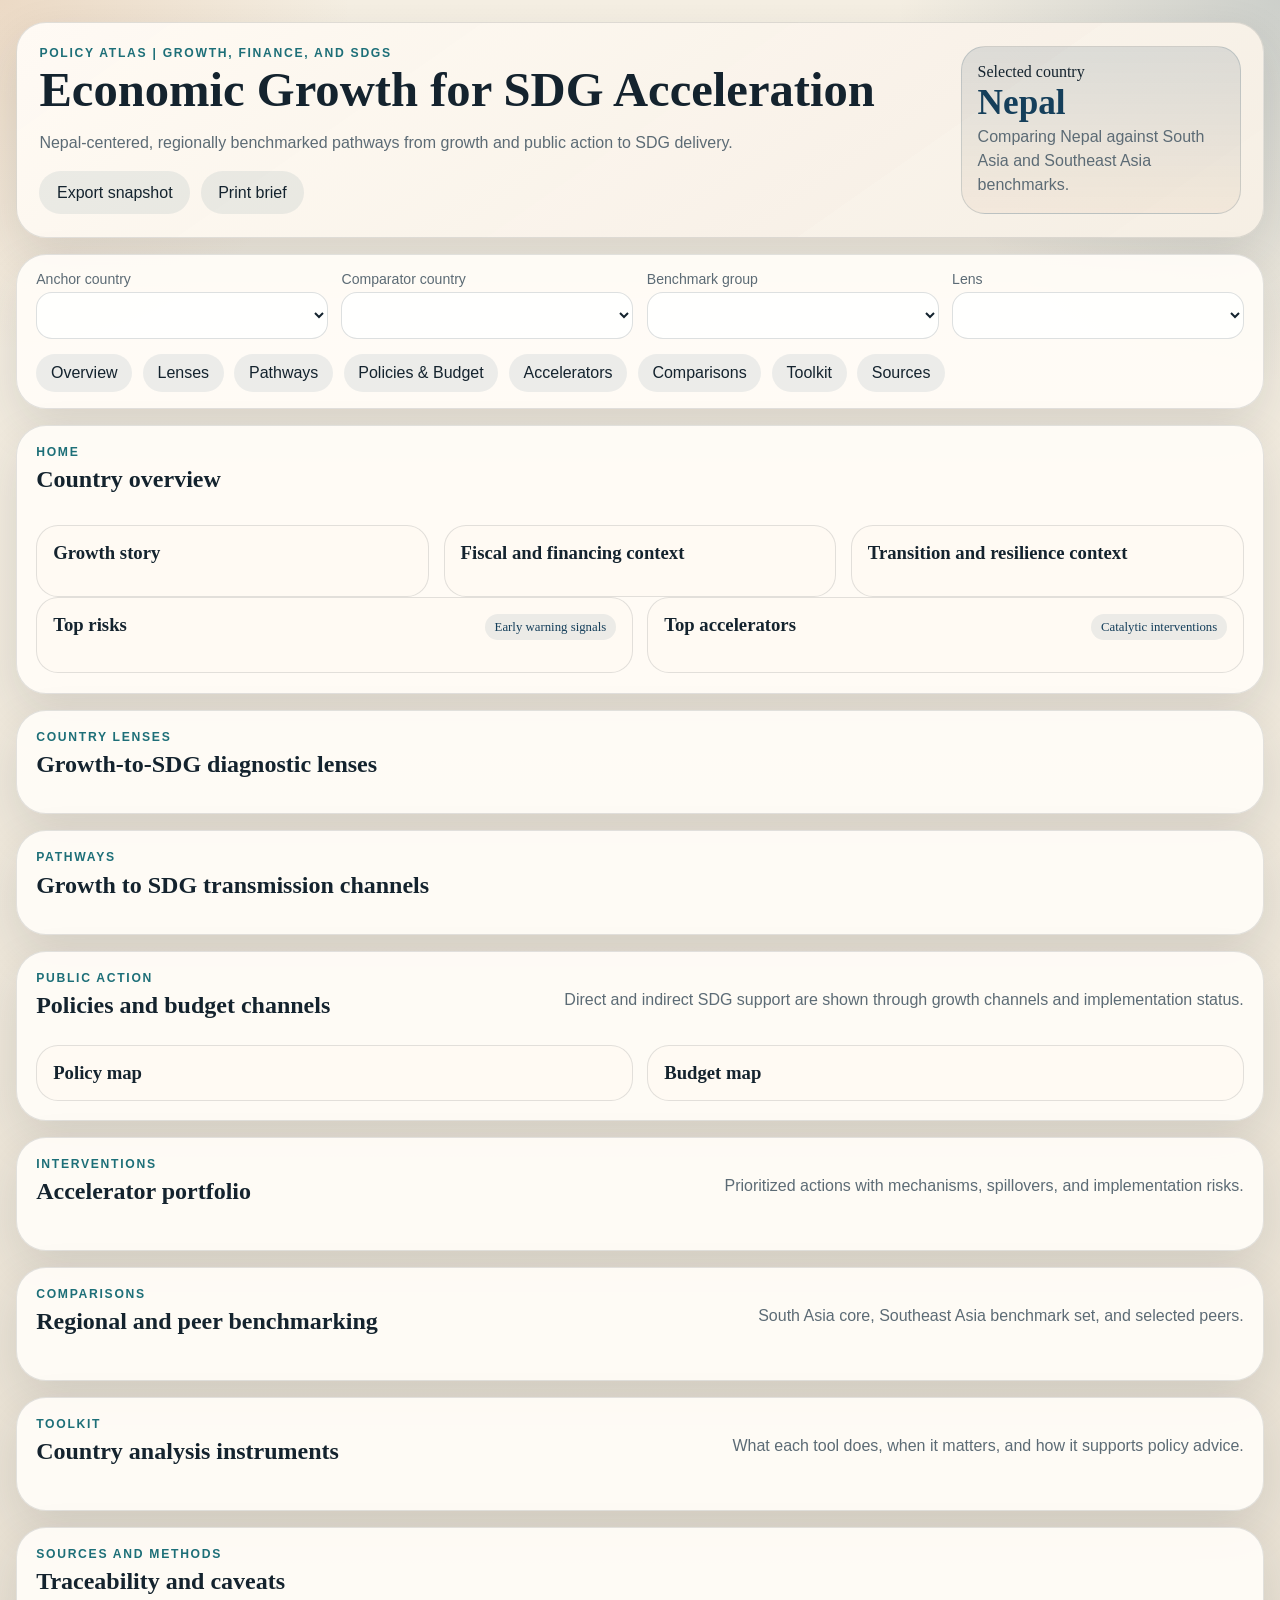
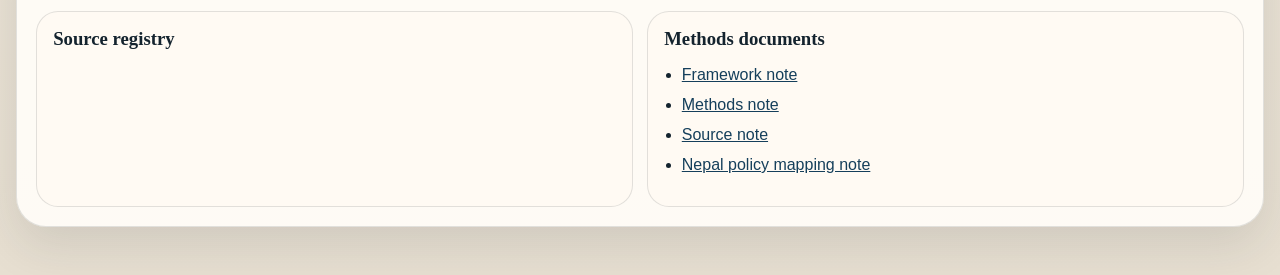
==== index.html @ a605d3f3 "Initial commit: economic growth for SDG acceleration platform" ====
<!DOCTYPE html>
<html lang="en">
  <head>
    <meta charset="UTF-8" />
    <meta http-equiv="refresh" content="0; url=./app/" />
    <meta name="viewport" content="width=device-width, initial-scale=1.0" />
    <title>Economic Growth for SDG Acceleration</title>
  </head>
  <body>
    <p>Redirecting to the live atlas...</p>
    <p><a href="./app/">Open the platform</a></p>
  </body>
</html>
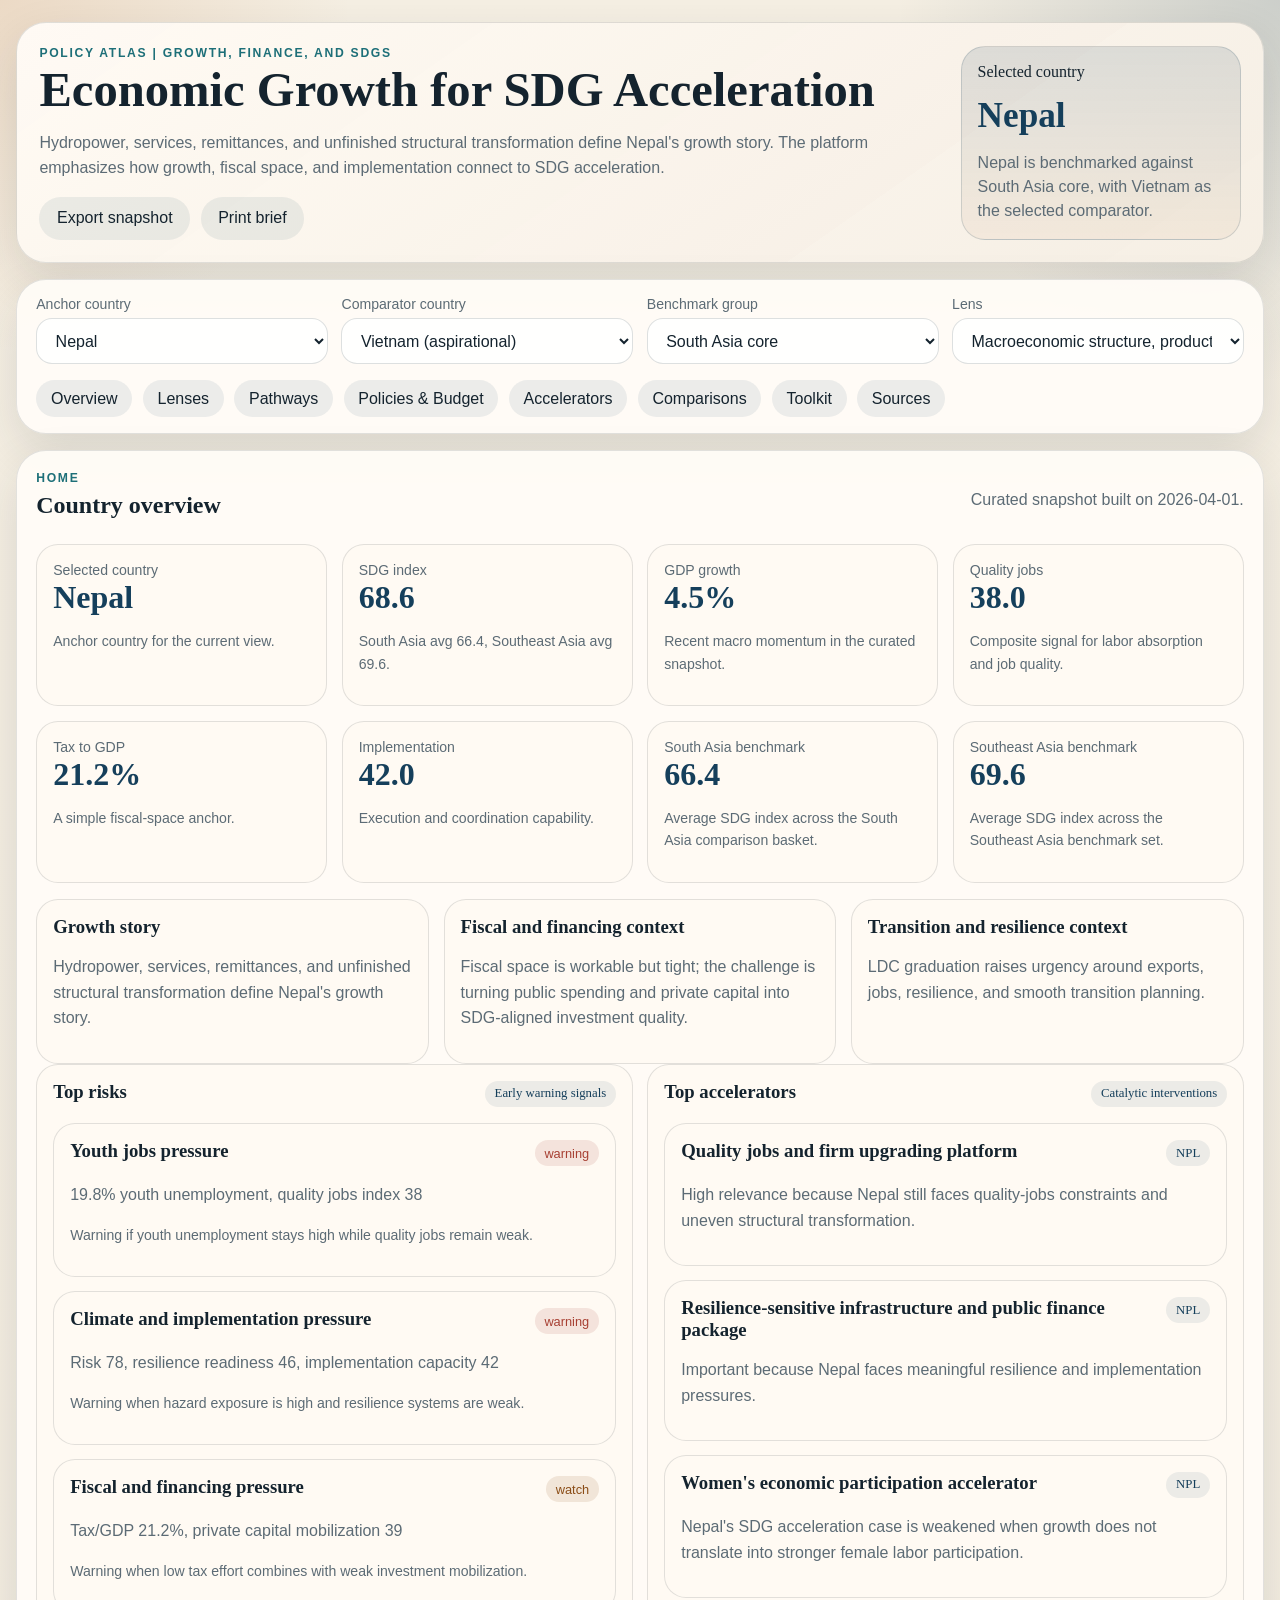
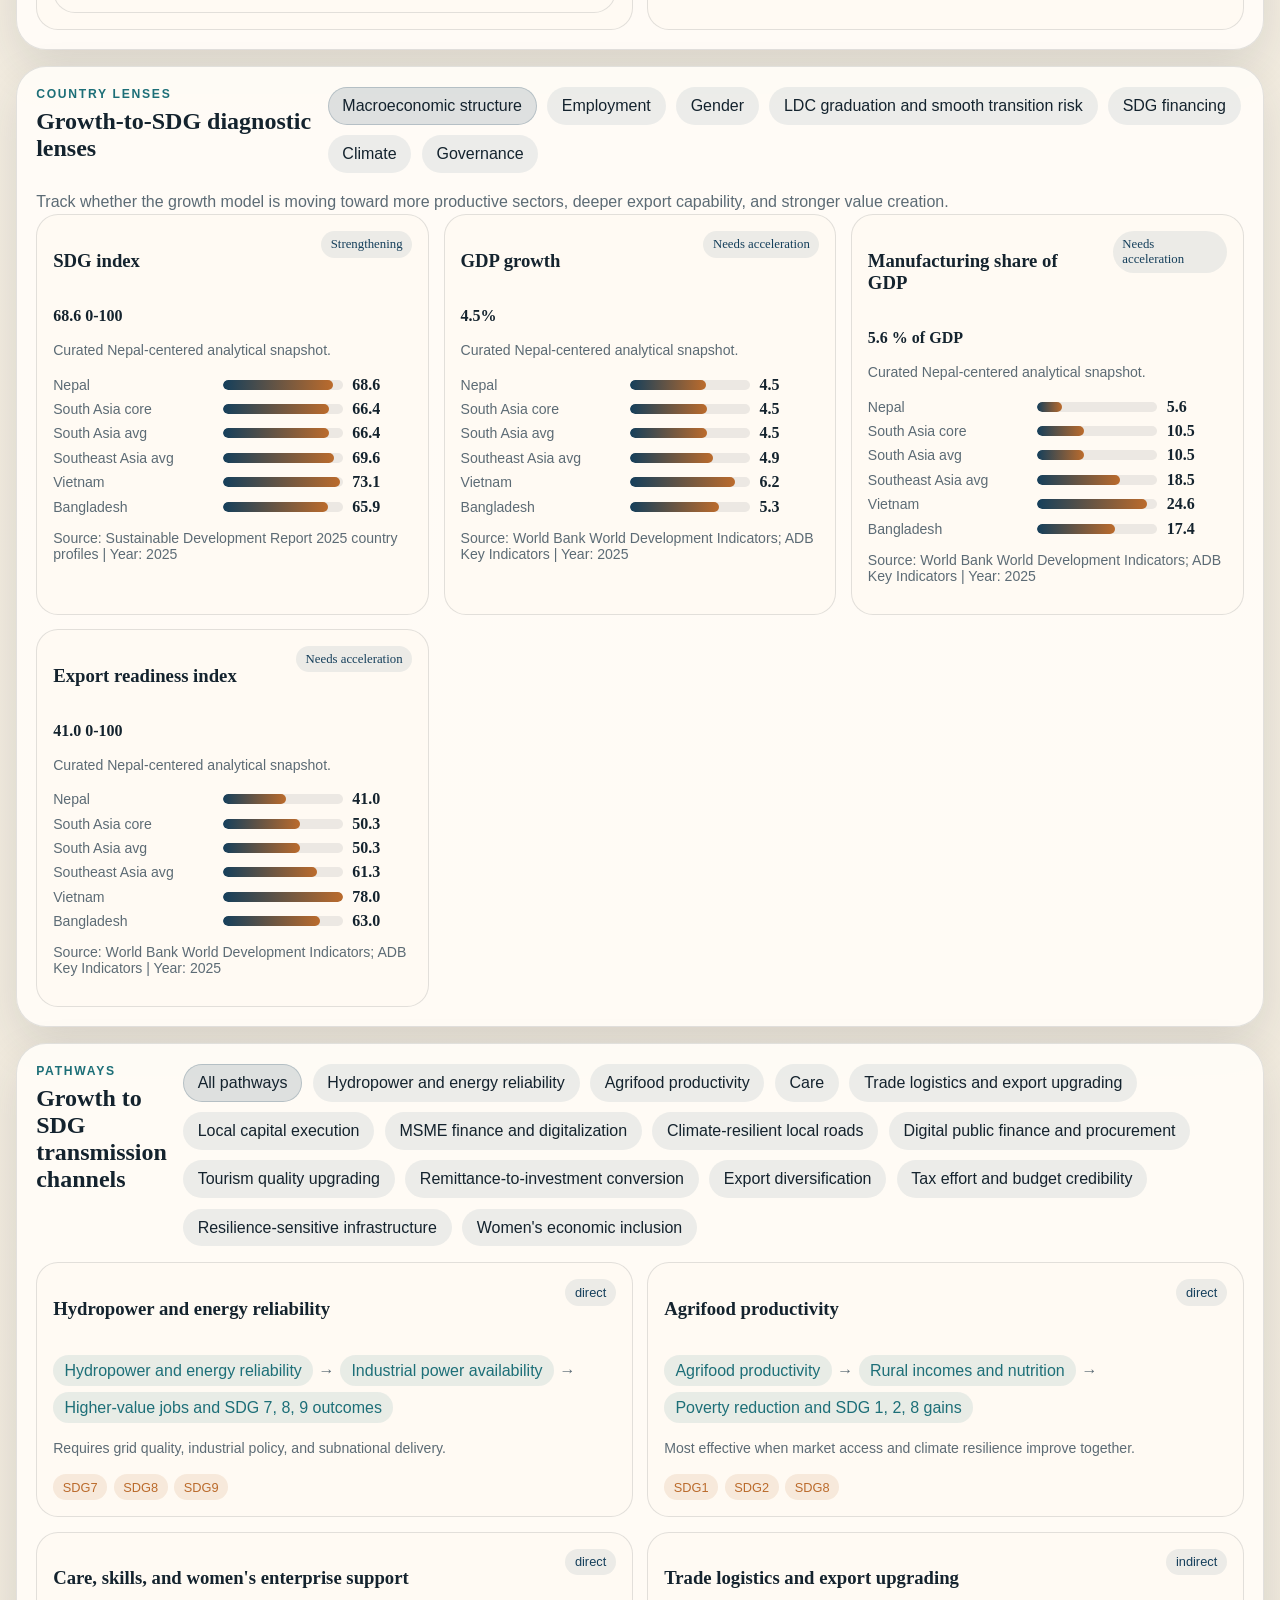
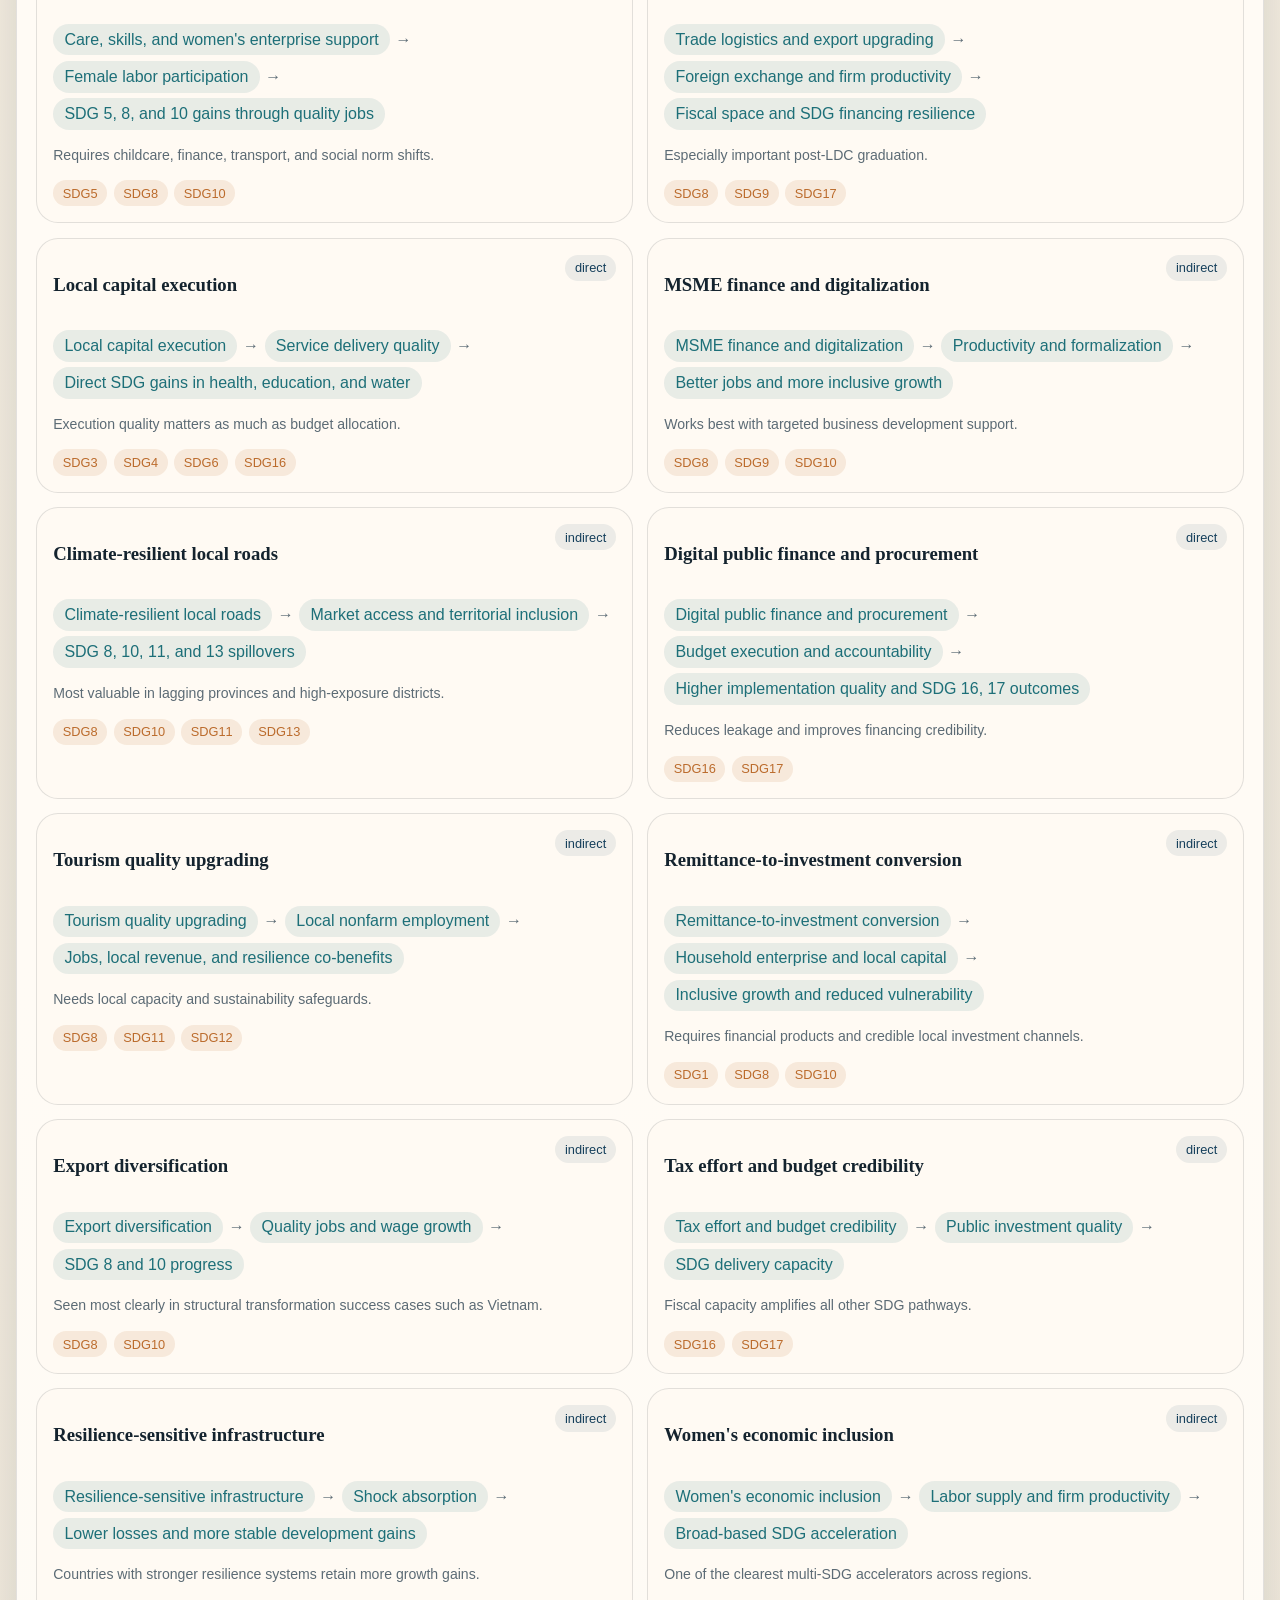
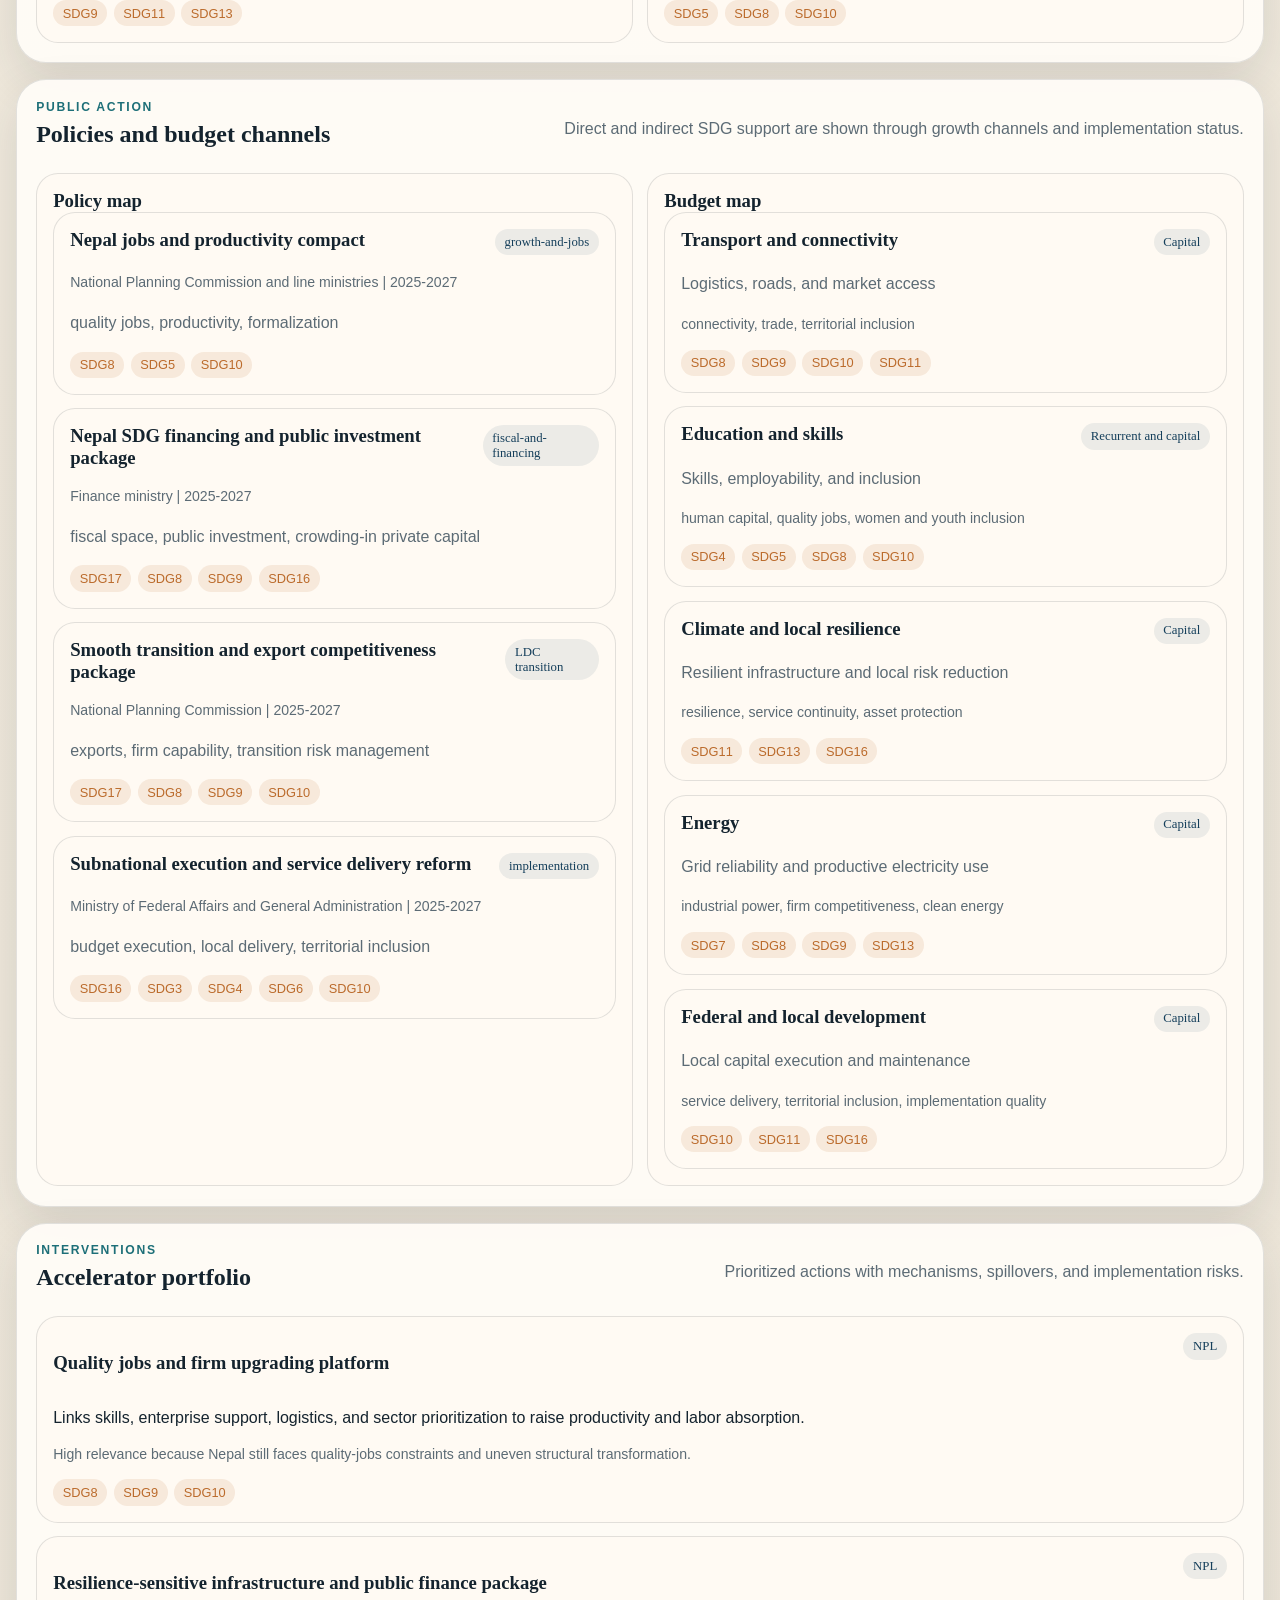
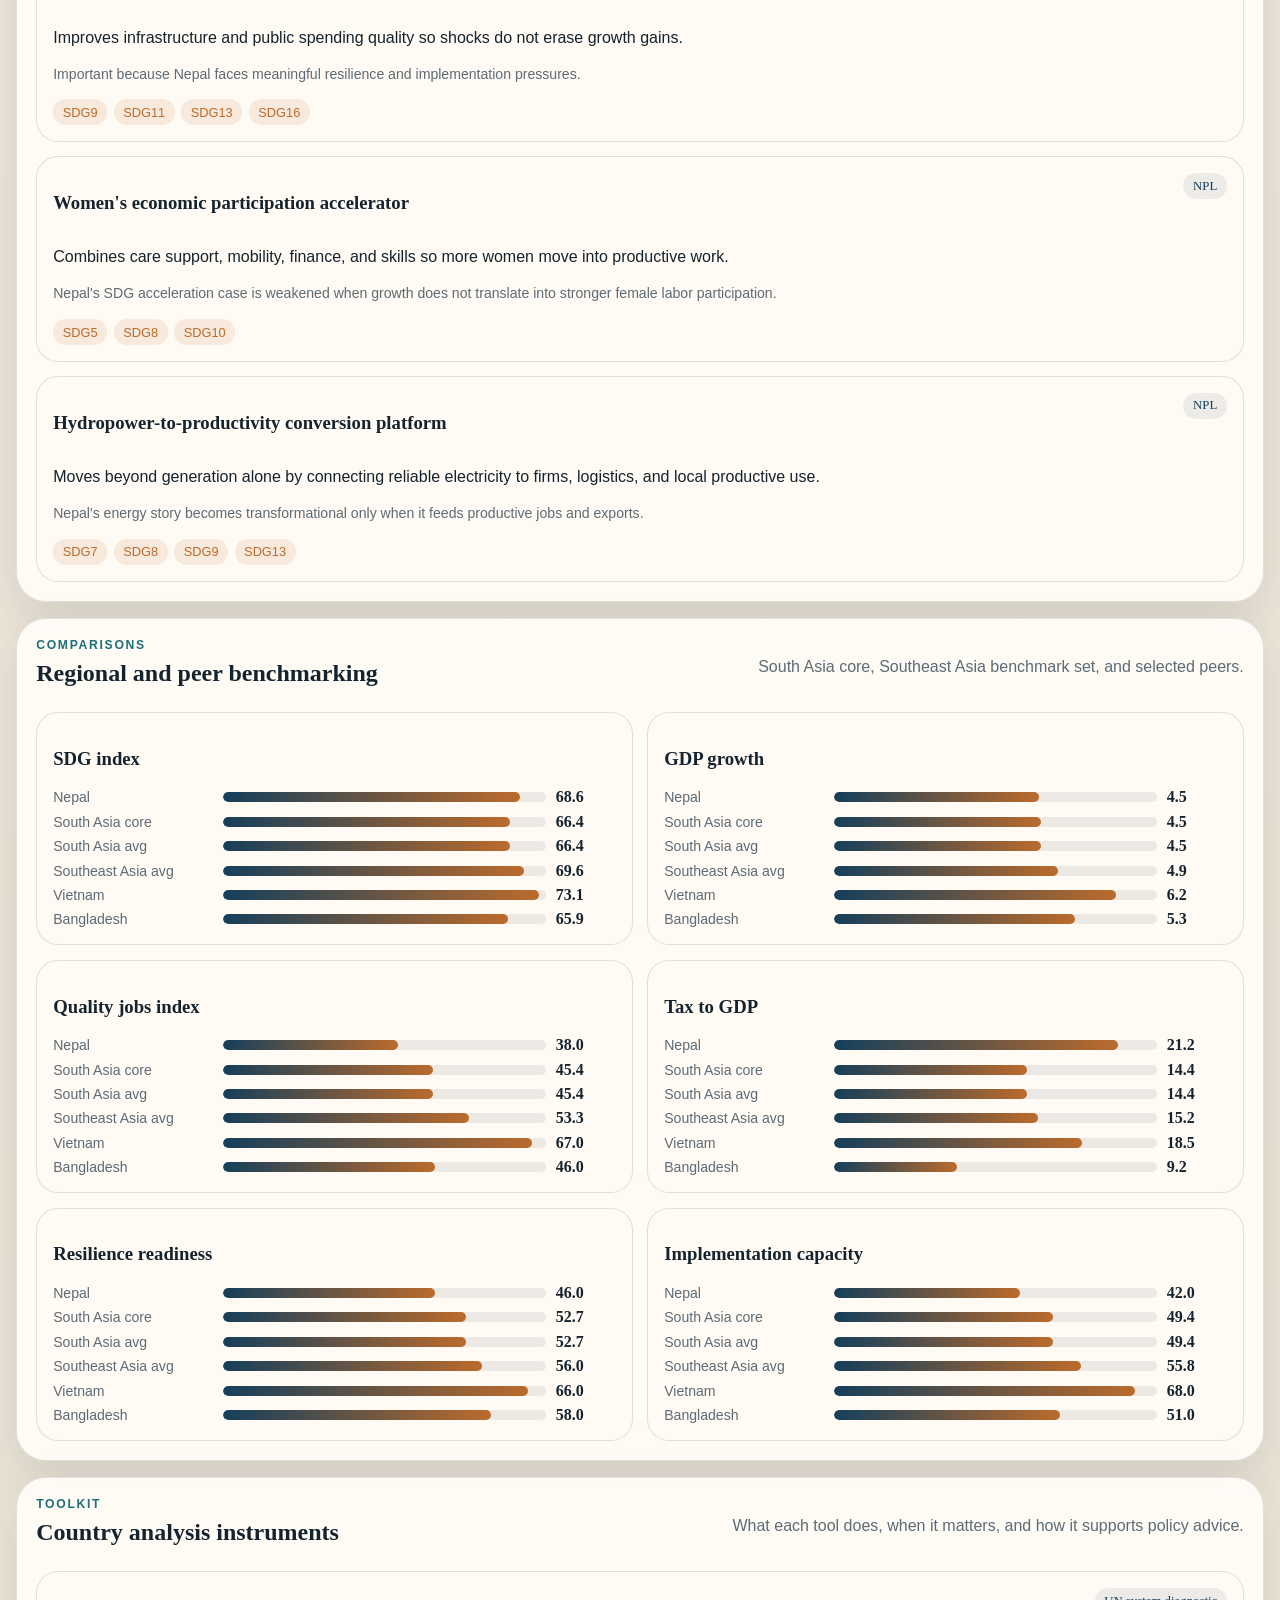
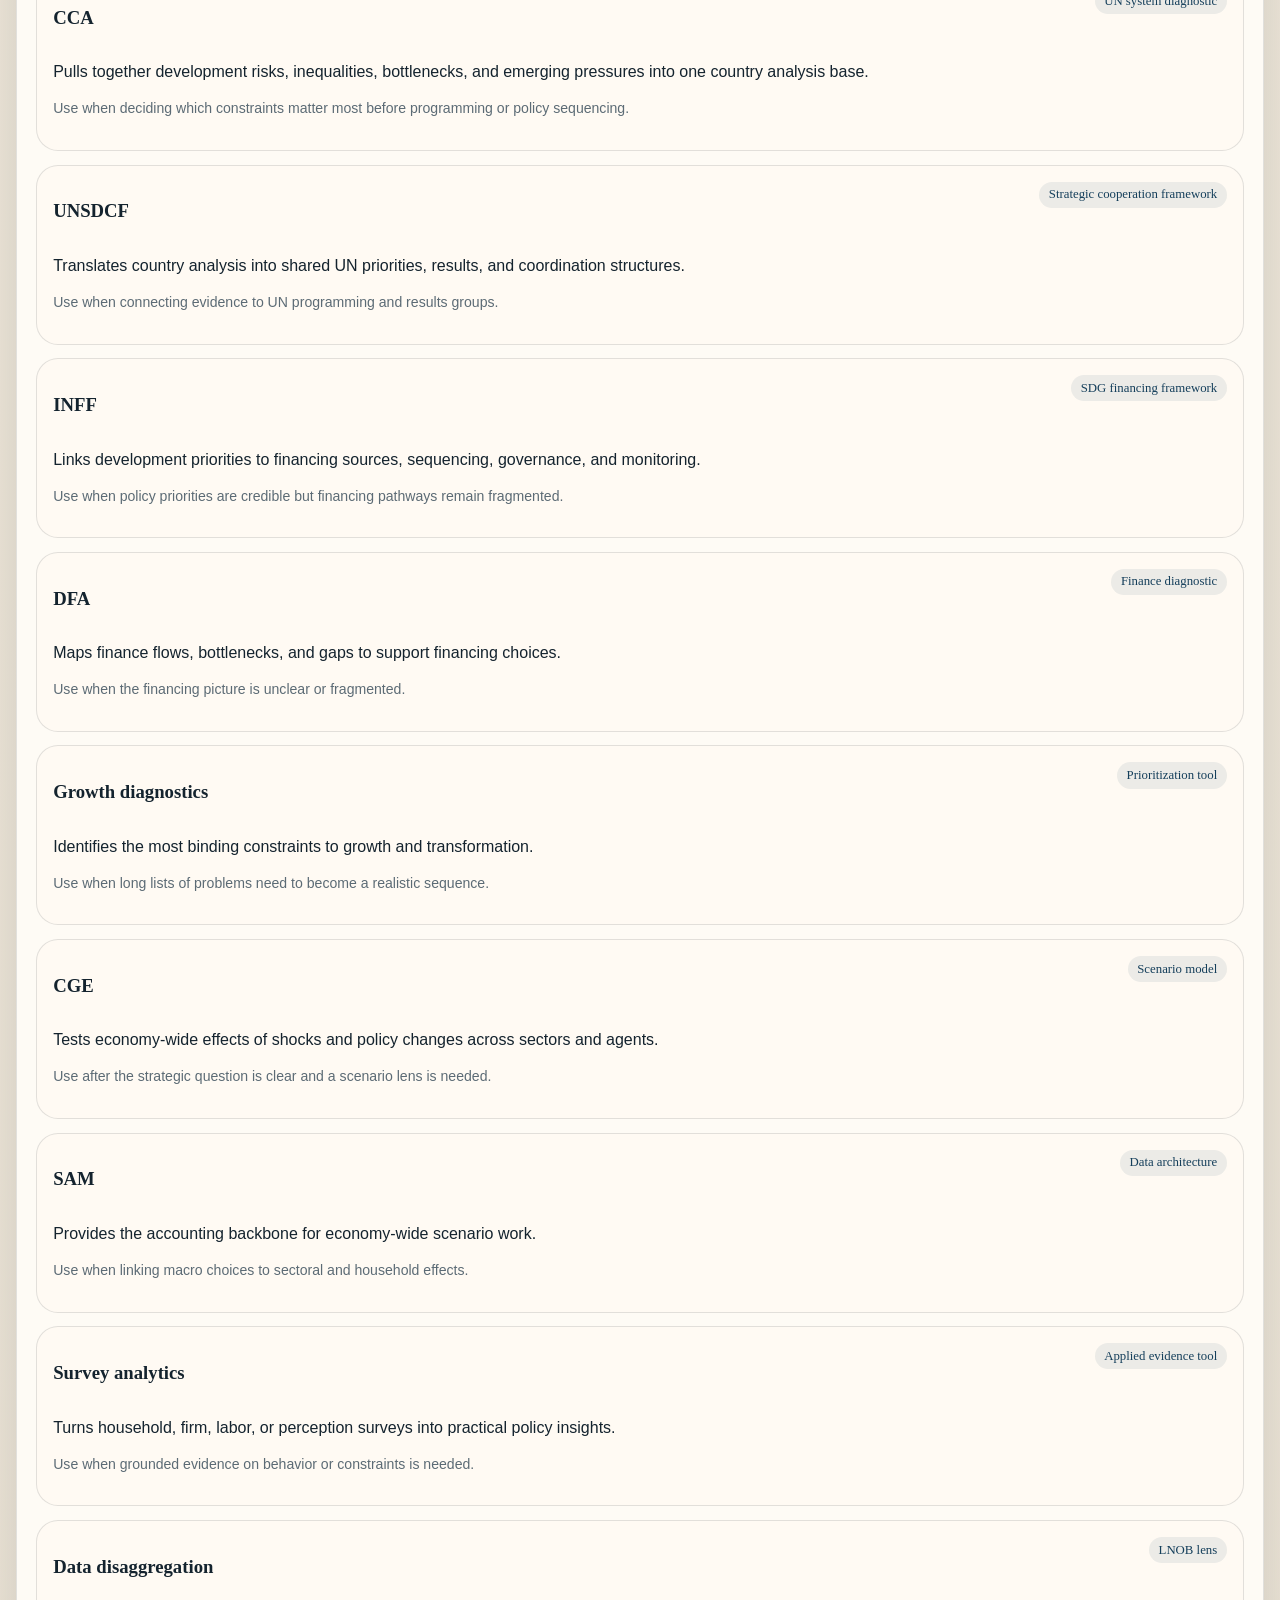
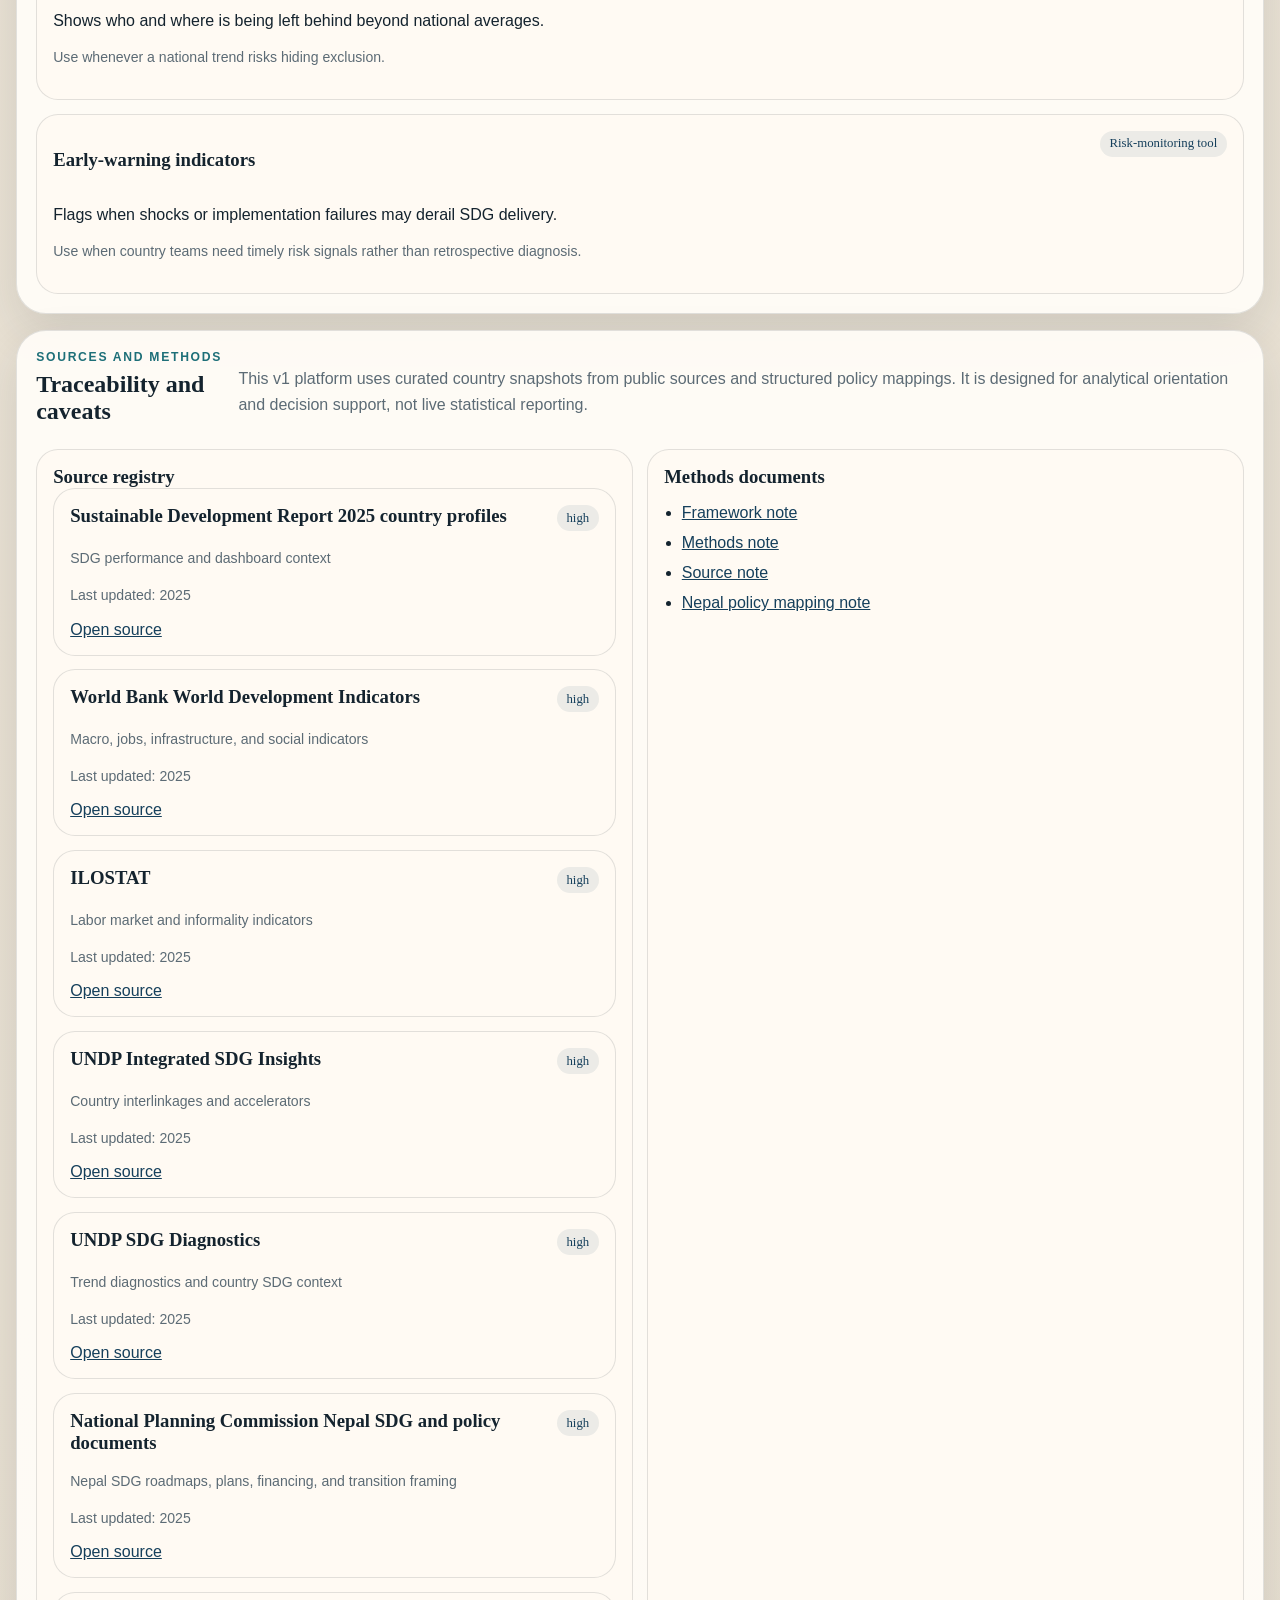
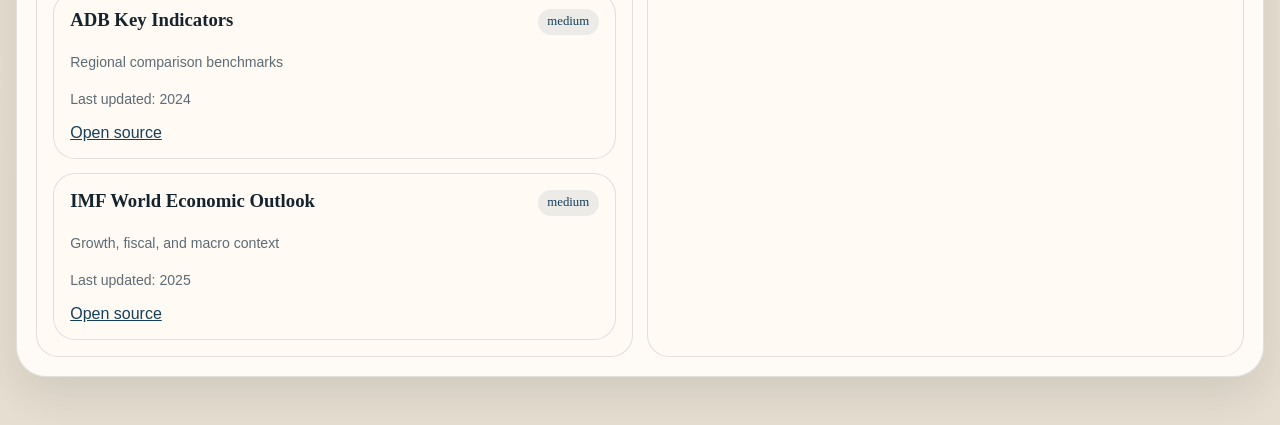
==== commit 60afe077: "Add files via upload" ====
--- a/index.html
+++ b/index.html
@@ -2,12 +2,214 @@
 <html lang="en">
   <head>
     <meta charset="UTF-8" />
-    <meta http-equiv="refresh" content="0; url=./app/" />
     <meta name="viewport" content="width=device-width, initial-scale=1.0" />
+    <meta name="theme-color" content="#153f5b" />
+    <meta name="mobile-web-app-capable" content="yes" />
+    <meta name="apple-mobile-web-app-capable" content="yes" />
     <title>Economic Growth for SDG Acceleration</title>
+    <link rel="manifest" href="./manifest.webmanifest" />
+    <link rel="icon" href="./icon.svg" type="image/svg+xml" />
+    <link rel="apple-touch-icon" href="./icon-192.png" />
+    <link rel="stylesheet" href="./styles.css" />
   </head>
   <body>
-    <p>Redirecting to the live atlas...</p>
-    <p><a href="./app/">Open the platform</a></p>
+    <div class="page-shell">
+      <header class="hero">
+        <div class="hero-copy">
+          <p class="eyebrow">Policy Atlas | Growth, Finance, and SDGs</p>
+          <h1>Economic Growth for SDG Acceleration</h1>
+          <p class="hero-text" id="heroText">
+            Nepal-centered, regionally benchmarked pathways from growth and public action to SDG delivery.
+          </p>
+          <div class="hero-actions">
+            <button id="installAppBtn" class="button-primary hidden">Install app</button>
+            <button id="exportSnapshotBtn" class="button-secondary">Export snapshot</button>
+            <button id="printBriefBtn" class="button-secondary">Print brief</button>
+          </div>
+        </div>
+        <aside class="hero-panel">
+          <span class="panel-label">Selected country</span>
+          <strong id="heroCountry">Nepal</strong>
+          <span class="panel-sub" id="heroPeerNote">Comparing Nepal against South Asia and Southeast Asia benchmarks.</span>
+        </aside>
+      </header>
+
+      <section class="toolbar card">
+        <div class="toolbar-grid">
+          <label>
+            <span>Anchor country</span>
+            <select id="countrySelect"></select>
+          </label>
+          <label>
+            <span>Comparator country</span>
+            <select id="peerSelect"></select>
+          </label>
+          <label>
+            <span>Benchmark group</span>
+            <select id="groupSelect"></select>
+          </label>
+          <label>
+            <span>Lens</span>
+            <select id="lensSelect"></select>
+          </label>
+        </div>
+        <nav class="section-nav">
+          <a href="#overview">Overview</a>
+          <a href="#lenses">Lenses</a>
+          <a href="#pathways">Pathways</a>
+          <a href="#policy-budget">Policies & Budget</a>
+          <a href="#accelerators">Accelerators</a>
+          <a href="#comparisons">Comparisons</a>
+          <a href="#toolkit">Toolkit</a>
+          <a href="#sources">Sources</a>
+        </nav>
+      </section>
+
+      <main class="main-stack">
+        <section id="overview" class="card section-card">
+          <div class="section-head">
+            <div>
+              <p class="section-kicker">Home</p>
+              <h2>Country overview</h2>
+            </div>
+            <p class="section-note" id="asOfNote"></p>
+          </div>
+          <div class="metric-grid" id="heroMetrics"></div>
+          <div class="story-grid">
+            <article class="story-card">
+              <h3>Growth story</h3>
+              <p id="growthStory"></p>
+            </article>
+            <article class="story-card">
+              <h3>Fiscal and financing context</h3>
+              <p id="financingStory"></p>
+            </article>
+            <article class="story-card">
+              <h3>Transition and resilience context</h3>
+              <p id="transitionStory"></p>
+            </article>
+          </div>
+          <div class="dual-grid">
+            <article class="subsection-card">
+              <div class="subsection-head">
+                <h3>Top risks</h3>
+                <span class="mini-badge">Early warning signals</span>
+              </div>
+              <div id="riskList" class="stack-list"></div>
+            </article>
+            <article class="subsection-card">
+              <div class="subsection-head">
+                <h3>Top accelerators</h3>
+                <span class="mini-badge">Catalytic interventions</span>
+              </div>
+              <div id="topAccelerators" class="stack-list"></div>
+            </article>
+          </div>
+        </section>
+
+        <section id="lenses" class="card section-card">
+          <div class="section-head">
+            <div>
+              <p class="section-kicker">Country lenses</p>
+              <h2>Growth-to-SDG diagnostic lenses</h2>
+            </div>
+            <div class="chip-row" id="lensChips"></div>
+          </div>
+          <div id="lensIntro" class="lens-intro"></div>
+          <div id="lensIndicatorGrid" class="indicator-grid"></div>
+        </section>
+
+        <section id="pathways" class="card section-card">
+          <div class="section-head">
+            <div>
+              <p class="section-kicker">Pathways</p>
+              <h2>Growth to SDG transmission channels</h2>
+            </div>
+            <div class="chip-row" id="pathwayFilters"></div>
+          </div>
+          <div id="pathwayExplorer" class="pathway-grid"></div>
+        </section>
+
+        <section id="policy-budget" class="card section-card">
+          <div class="section-head">
+            <div>
+              <p class="section-kicker">Public action</p>
+              <h2>Policies and budget channels</h2>
+            </div>
+            <p class="section-note">Direct and indirect SDG support are shown through growth channels and implementation status.</p>
+          </div>
+          <div class="dual-grid">
+            <article class="subsection-card">
+              <h3>Policy map</h3>
+              <div id="policyList" class="stack-list"></div>
+            </article>
+            <article class="subsection-card">
+              <h3>Budget map</h3>
+              <div id="budgetList" class="stack-list"></div>
+            </article>
+          </div>
+        </section>
+
+        <section id="accelerators" class="card section-card">
+          <div class="section-head">
+            <div>
+              <p class="section-kicker">Interventions</p>
+              <h2>Accelerator portfolio</h2>
+            </div>
+            <p class="section-note">Prioritized actions with mechanisms, spillovers, and implementation risks.</p>
+          </div>
+          <div id="acceleratorGrid" class="card-grid"></div>
+        </section>
+
+        <section id="comparisons" class="card section-card">
+          <div class="section-head">
+            <div>
+              <p class="section-kicker">Comparisons</p>
+              <h2>Regional and peer benchmarking</h2>
+            </div>
+            <p class="section-note">South Asia core, Southeast Asia benchmark set, and selected peers.</p>
+          </div>
+          <div id="comparisonGrid" class="comparison-grid"></div>
+        </section>
+
+        <section id="toolkit" class="card section-card">
+          <div class="section-head">
+            <div>
+              <p class="section-kicker">Toolkit</p>
+              <h2>Country analysis instruments</h2>
+            </div>
+            <p class="section-note">What each tool does, when it matters, and how it supports policy advice.</p>
+          </div>
+          <div id="toolkitGrid" class="card-grid"></div>
+        </section>
+
+        <section id="sources" class="card section-card">
+          <div class="section-head">
+            <div>
+              <p class="section-kicker">Sources and methods</p>
+              <h2>Traceability and caveats</h2>
+            </div>
+            <p class="section-note" id="methodNote"></p>
+          </div>
+          <div class="dual-grid">
+            <article class="subsection-card">
+              <h3>Source registry</h3>
+              <div id="sourceList" class="stack-list"></div>
+            </article>
+            <article class="subsection-card">
+              <h3>Methods documents</h3>
+              <ul class="doc-links">
+                <li><a href="../docs/framework.md">Framework note</a></li>
+                <li><a href="../docs/methods.md">Methods note</a></li>
+                <li><a href="../docs/source-note.md">Source note</a></li>
+                <li><a href="../docs/nepal-policy-mapping.md">Nepal policy mapping note</a></li>
+              </ul>
+            </article>
+          </div>
+        </section>
+      </main>
+    </div>
+
+    <script src="./app.js" type="module"></script>
   </body>
 </html>
--- a/styles.css
+++ b/styles.css
@@ -0,0 +1,456 @@
+:root {
+  --bg: #f5efe3;
+  --bg-deep: #e7dfd1;
+  --surface: rgba(255, 252, 247, 0.94);
+  --surface-strong: rgba(255, 250, 243, 0.98);
+  --ink: #14232e;
+  --muted: #5c6b75;
+  --line: rgba(20, 35, 46, 0.12);
+  --navy: #153f5b;
+  --teal: #1d6f78;
+  --ochre: #bb6b2c;
+  --rose: #8e4c57;
+  --moss: #49623f;
+  --warning: #8a4c16;
+  --danger: #a73f32;
+  --shadow: 0 18px 48px rgba(30, 39, 46, 0.12);
+  --radius: 26px;
+}
+
+* {
+  box-sizing: border-box;
+}
+
+html {
+  scroll-behavior: smooth;
+}
+
+body {
+  margin: 0;
+  color: var(--ink);
+  font-family: "Avenir Next", "Gill Sans", "Trebuchet MS", sans-serif;
+  background:
+    radial-gradient(circle at top left, rgba(187, 107, 44, 0.16), transparent 22rem),
+    radial-gradient(circle at top right, rgba(21, 63, 91, 0.18), transparent 24rem),
+    linear-gradient(180deg, var(--bg), var(--bg-deep));
+  -webkit-text-size-adjust: 100%;
+}
+
+h1,
+h2,
+h3,
+h4,
+strong,
+.panel-label,
+.mini-badge {
+  font-family: "Iowan Old Style", "Palatino Linotype", "Book Antiqua", serif;
+}
+
+button,
+select,
+a {
+  font: inherit;
+}
+
+a {
+  color: var(--navy);
+}
+
+.page-shell {
+  width: min(1480px, calc(100% - 2rem));
+  margin: 1.4rem auto 3rem;
+}
+
+.hero,
+.card {
+  border: 1px solid var(--line);
+  border-radius: 30px;
+  background: var(--surface);
+  box-shadow: var(--shadow);
+}
+
+.hero {
+  display: grid;
+  grid-template-columns: minmax(0, 1.2fr) 280px;
+  gap: 1.25rem;
+  padding: 1.4rem;
+  background:
+    linear-gradient(145deg, rgba(255, 250, 244, 0.98), rgba(245, 238, 227, 0.96)),
+    var(--surface);
+}
+
+.eyebrow,
+.section-kicker {
+  margin: 0 0 0.45rem;
+  color: var(--teal);
+  text-transform: uppercase;
+  letter-spacing: 0.14em;
+  font-size: 0.76rem;
+  font-weight: 700;
+}
+
+.hero h1 {
+  margin: 0;
+  font-size: clamp(2.2rem, 3.8vw, 4.2rem);
+  line-height: 0.96;
+}
+
+.hero-text,
+.section-note,
+.story-card p,
+.subsection-card p,
+.lens-intro,
+.indicator-note {
+  color: var(--muted);
+  line-height: 1.6;
+}
+
+.hero-actions,
+.chip-row,
+.section-nav {
+  display: flex;
+  flex-wrap: wrap;
+  gap: 0.65rem;
+}
+
+.hero-actions {
+  margin-top: 1rem;
+}
+
+.button-primary,
+.button-secondary {
+  border: 0;
+  border-radius: 999px;
+  padding: 0.78rem 1.1rem;
+  cursor: pointer;
+  transition: transform 0.18s ease, opacity 0.18s ease;
+}
+
+.button-primary:hover,
+.button-secondary:hover {
+  transform: translateY(-1px);
+}
+
+.button-primary {
+  color: #fff9f4;
+  background: linear-gradient(135deg, var(--navy), var(--teal));
+}
+
+.button-secondary {
+  color: var(--ink);
+  background: rgba(21, 63, 91, 0.08);
+}
+
+.hidden {
+  display: none !important;
+}
+
+.hero-panel {
+  display: flex;
+  flex-direction: column;
+  justify-content: space-between;
+  padding: 1rem;
+  border-radius: 24px;
+  background:
+    linear-gradient(180deg, rgba(21, 63, 91, 0.12), rgba(187, 107, 44, 0.06));
+  border: 1px solid rgba(21, 63, 91, 0.16);
+}
+
+.hero-panel strong {
+  font-size: 2.2rem;
+  color: var(--navy);
+}
+
+.panel-sub {
+  color: var(--muted);
+  line-height: 1.5;
+}
+
+.toolbar {
+  margin-top: 1rem;
+  padding: 1rem 1.2rem;
+}
+
+.toolbar-grid {
+  display: grid;
+  grid-template-columns: repeat(4, minmax(0, 1fr));
+  gap: 0.85rem;
+}
+
+label {
+  display: grid;
+  gap: 0.35rem;
+}
+
+label span {
+  color: var(--muted);
+  font-size: 0.88rem;
+}
+
+select {
+  width: 100%;
+  padding: 0.8rem 0.9rem;
+  border: 1px solid rgba(20, 35, 46, 0.14);
+  border-radius: 16px;
+  background: rgba(255, 255, 255, 0.82);
+  color: var(--ink);
+}
+
+.section-nav {
+  margin-top: 0.95rem;
+}
+
+.section-nav a,
+.filter-chip {
+  padding: 0.56rem 0.86rem;
+  border-radius: 999px;
+  background: rgba(21, 63, 91, 0.08);
+  color: var(--ink);
+  text-decoration: none;
+  border: 1px solid transparent;
+}
+
+.filter-chip.active {
+  background: rgba(21, 63, 91, 0.14);
+  border-color: rgba(21, 63, 91, 0.2);
+}
+
+.main-stack {
+  display: grid;
+  gap: 1rem;
+  margin-top: 1rem;
+}
+
+.section-card {
+  padding: 1.2rem;
+}
+
+.section-head,
+.subsection-head {
+  display: flex;
+  justify-content: space-between;
+  align-items: flex-start;
+  gap: 1rem;
+  margin-bottom: 1rem;
+}
+
+.section-head h2,
+.subsection-card h3,
+.story-card h3 {
+  margin: 0;
+}
+
+.metric-grid,
+.story-grid,
+.dual-grid,
+.indicator-grid,
+.card-grid,
+.comparison-grid {
+  display: grid;
+  gap: 0.9rem;
+}
+
+.metric-grid {
+  grid-template-columns: repeat(4, minmax(0, 1fr));
+  margin-bottom: 1rem;
+}
+
+.metric-card,
+.story-card,
+.subsection-card,
+.indicator-card,
+.pathway-card,
+.tool-card,
+.accelerator-card,
+.comparison-card {
+  padding: 1rem;
+  border-radius: 22px;
+  background: var(--surface-strong);
+  border: 1px solid var(--line);
+}
+
+.metric-card strong {
+  display: block;
+  font-size: 2rem;
+  color: var(--navy);
+}
+
+.metric-label,
+.meta-line,
+.indicator-note,
+.chip-label {
+  color: var(--muted);
+  font-size: 0.88rem;
+}
+
+.story-grid,
+.dual-grid {
+  grid-template-columns: repeat(3, minmax(0, 1fr));
+}
+
+.dual-grid {
+  grid-template-columns: repeat(2, minmax(0, 1fr));
+}
+
+.stack-list,
+.card-grid {
+  display: grid;
+  gap: 0.85rem;
+}
+
+.indicator-grid {
+  grid-template-columns: repeat(3, minmax(0, 1fr));
+}
+
+.comparison-grid {
+  grid-template-columns: repeat(2, minmax(0, 1fr));
+}
+
+.mini-badge,
+.status-badge,
+.sdg-chip,
+.pill {
+  display: inline-flex;
+  align-items: center;
+  gap: 0.3rem;
+  padding: 0.35rem 0.6rem;
+  border-radius: 999px;
+  background: rgba(21, 63, 91, 0.08);
+  color: var(--navy);
+  font-size: 0.8rem;
+}
+
+.status-badge.warning {
+  background: rgba(167, 63, 50, 0.12);
+  color: var(--danger);
+}
+
+.status-badge.watch {
+  background: rgba(138, 76, 22, 0.12);
+  color: var(--warning);
+}
+
+.status-badge.steady {
+  background: rgba(73, 98, 63, 0.12);
+  color: var(--moss);
+}
+
+.pathway-grid {
+  display: grid;
+  grid-template-columns: repeat(2, minmax(0, 1fr));
+  gap: 0.9rem;
+}
+
+.pathway-flow {
+  display: flex;
+  flex-wrap: wrap;
+  gap: 0.35rem;
+  margin: 0.75rem 0;
+}
+
+.pathway-node {
+  padding: 0.42rem 0.7rem;
+  border-radius: 999px;
+  background: rgba(29, 111, 120, 0.1);
+  color: var(--teal);
+}
+
+.pathway-arrow {
+  align-self: center;
+  color: var(--muted);
+}
+
+.bar-group {
+  display: grid;
+  gap: 0.4rem;
+  margin-top: 0.8rem;
+}
+
+.bar-row {
+  display: grid;
+  grid-template-columns: 160px 1fr 60px;
+  gap: 0.6rem;
+  align-items: center;
+}
+
+.bar-track {
+  height: 10px;
+  background: rgba(20, 35, 46, 0.08);
+  border-radius: 999px;
+  overflow: hidden;
+}
+
+.bar-fill {
+  height: 100%;
+  border-radius: 999px;
+  background: linear-gradient(90deg, var(--navy), var(--ochre));
+}
+
+.doc-links {
+  display: grid;
+  gap: 0.75rem;
+  padding-left: 1.1rem;
+}
+
+.empty-state {
+  color: var(--muted);
+  font-style: italic;
+}
+
+.chip-set {
+  display: flex;
+  flex-wrap: wrap;
+  gap: 0.4rem;
+}
+
+.sdg-chip {
+  background: rgba(187, 107, 44, 0.12);
+  color: var(--ochre);
+}
+
+@media (max-width: 1100px) {
+  .hero,
+  .story-grid,
+  .indicator-grid,
+  .comparison-grid,
+  .pathway-grid {
+    grid-template-columns: 1fr;
+  }
+
+  .metric-grid {
+    grid-template-columns: repeat(2, minmax(0, 1fr));
+  }
+
+  .dual-grid,
+  .toolbar-grid {
+    grid-template-columns: repeat(2, minmax(0, 1fr));
+  }
+}
+
+@media (max-width: 720px) {
+  .page-shell {
+    width: min(100%, calc(100% - 1rem));
+    margin: 0.5rem auto 2rem;
+  }
+
+  .hero,
+  .toolbar,
+  .section-card {
+    padding: 1rem;
+    border-radius: 24px;
+  }
+
+  .metric-grid,
+  .dual-grid,
+  .toolbar-grid {
+    grid-template-columns: 1fr;
+  }
+
+  .bar-row {
+    grid-template-columns: 1fr;
+  }
+
+  .hero h1 {
+    font-size: 2.4rem;
+  }
+}
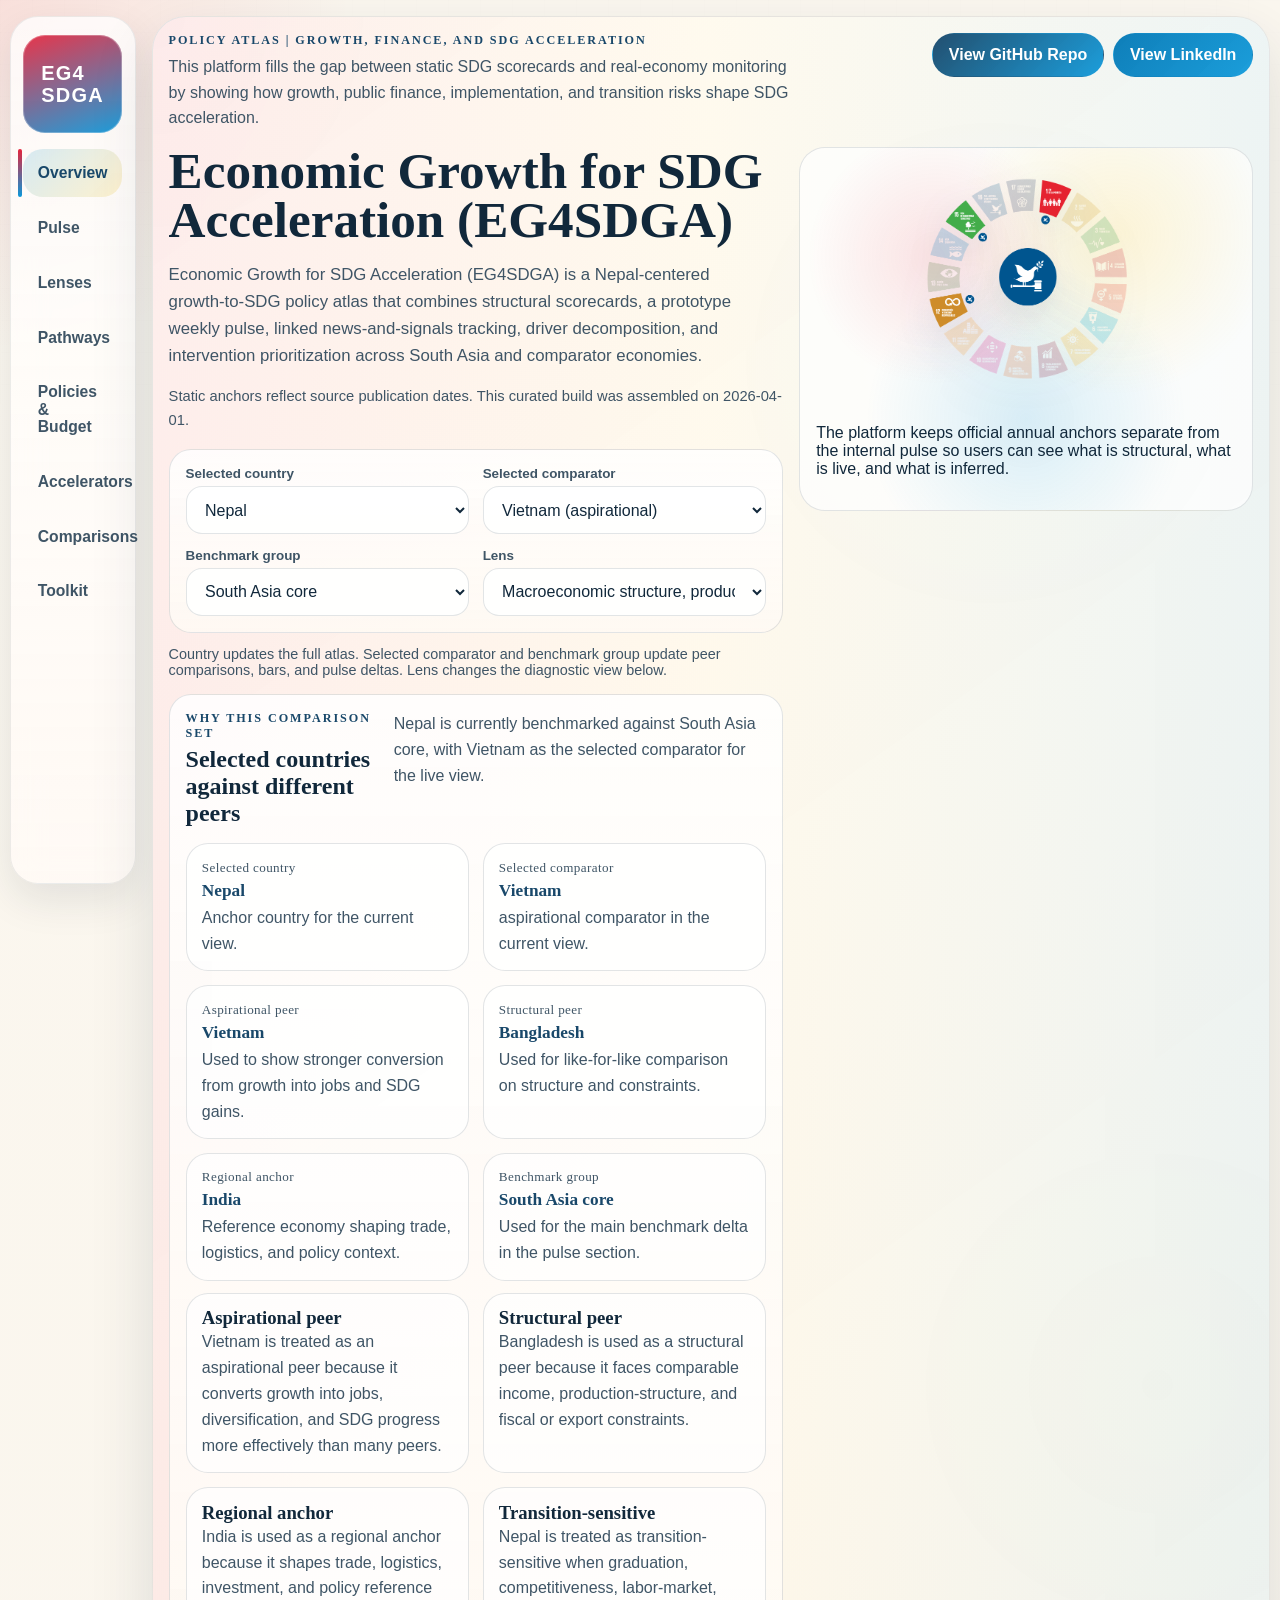
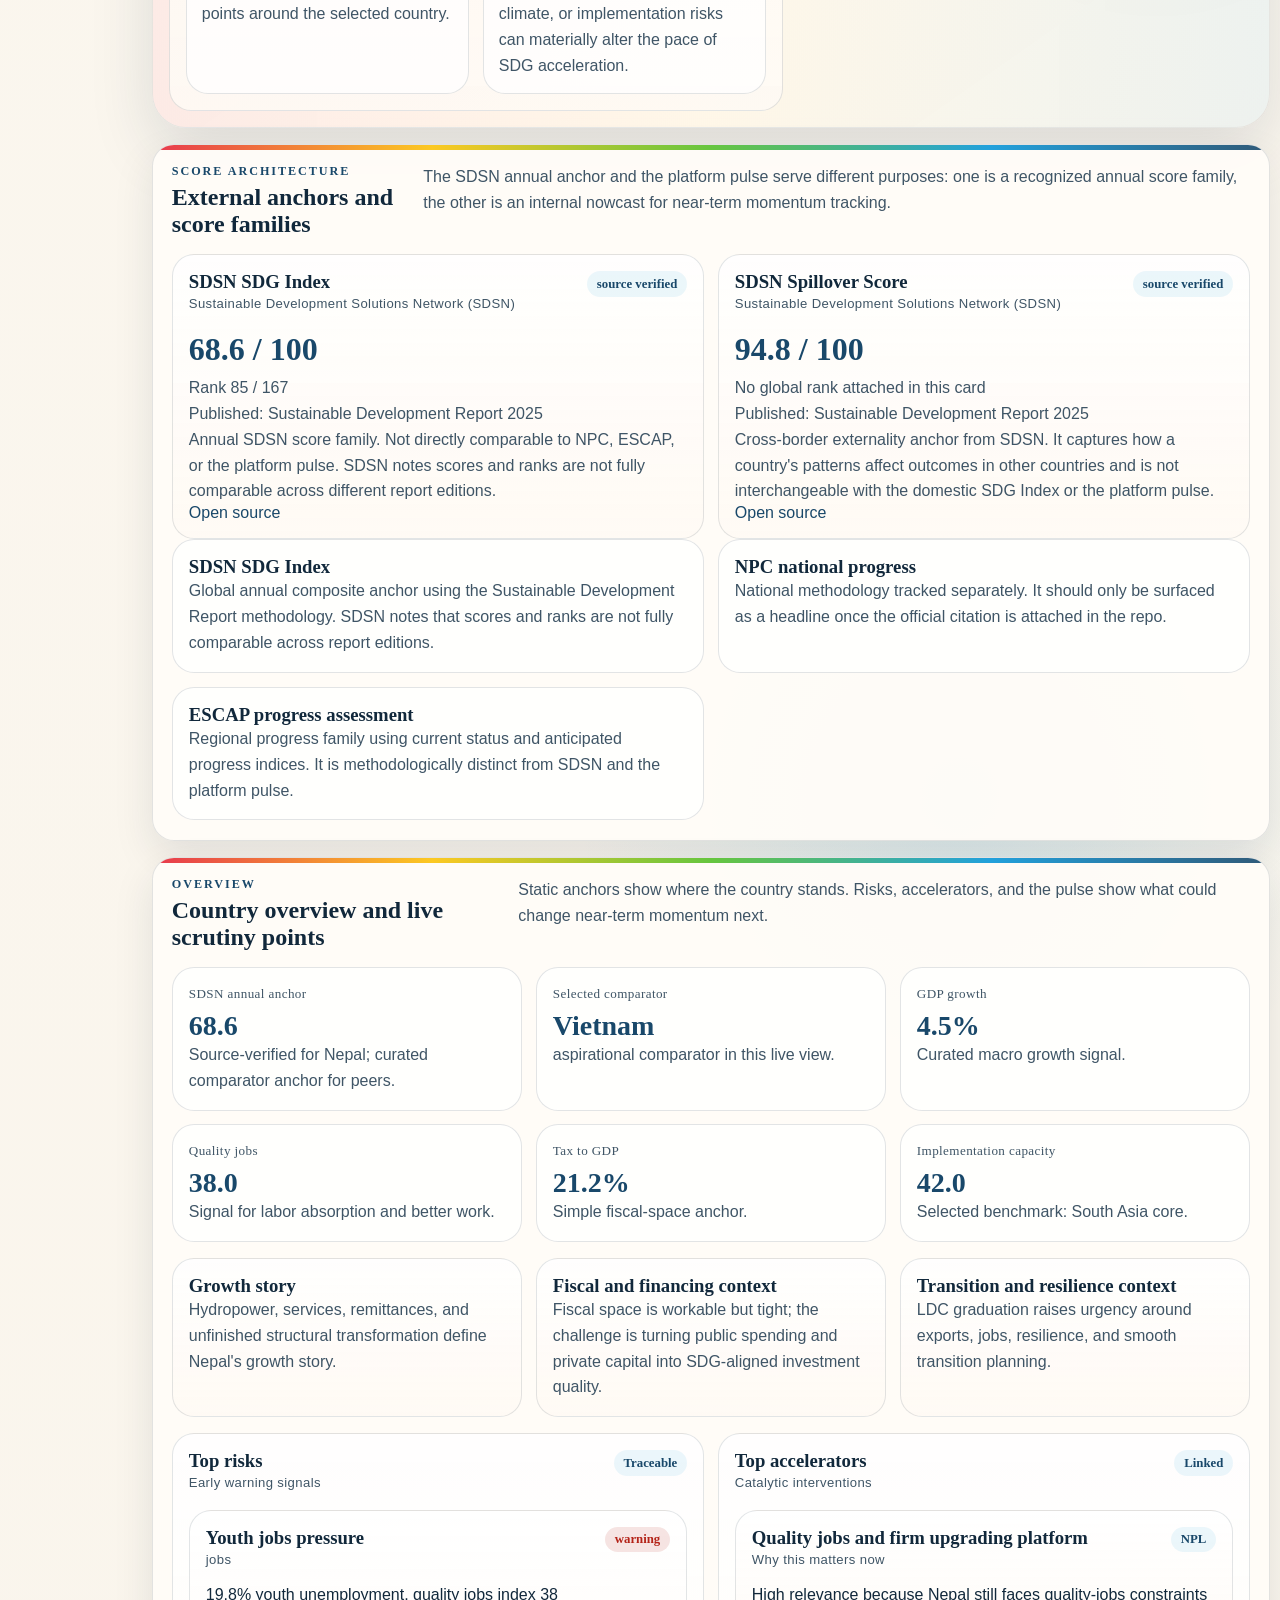
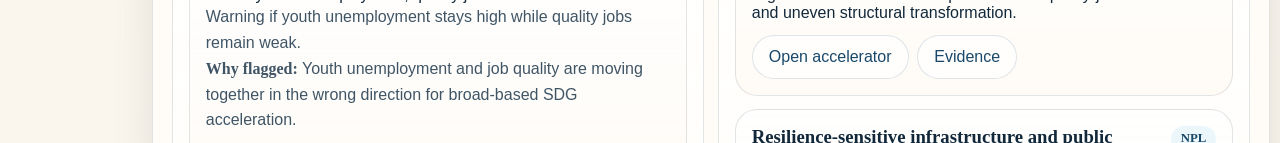
==== commit 25cddacb: "Update root page title to EG4SDGA" ====
--- a/index.html
+++ b/index.html
@@ -2,214 +2,12 @@
 <html lang="en">
   <head>
     <meta charset="UTF-8" />
+    <meta http-equiv="refresh" content="0; url=./app/" />
     <meta name="viewport" content="width=device-width, initial-scale=1.0" />
-    <meta name="theme-color" content="#153f5b" />
-    <meta name="mobile-web-app-capable" content="yes" />
-    <meta name="apple-mobile-web-app-capable" content="yes" />
-    <title>Economic Growth for SDG Acceleration</title>
-    <link rel="manifest" href="./manifest.webmanifest" />
-    <link rel="icon" href="./icon.svg" type="image/svg+xml" />
-    <link rel="apple-touch-icon" href="./icon-192.png" />
-    <link rel="stylesheet" href="./styles.css" />
+    <title>Economic Growth for SDG Acceleration (EG4SDGA)</title>
   </head>
   <body>
-    <div class="page-shell">
-      <header class="hero">
-        <div class="hero-copy">
-          <p class="eyebrow">Policy Atlas | Growth, Finance, and SDGs</p>
-          <h1>Economic Growth for SDG Acceleration</h1>
-          <p class="hero-text" id="heroText">
-            Nepal-centered, regionally benchmarked pathways from growth and public action to SDG delivery.
-          </p>
-          <div class="hero-actions">
-            <button id="installAppBtn" class="button-primary hidden">Install app</button>
-            <button id="exportSnapshotBtn" class="button-secondary">Export snapshot</button>
-            <button id="printBriefBtn" class="button-secondary">Print brief</button>
-          </div>
-        </div>
-        <aside class="hero-panel">
-          <span class="panel-label">Selected country</span>
-          <strong id="heroCountry">Nepal</strong>
-          <span class="panel-sub" id="heroPeerNote">Comparing Nepal against South Asia and Southeast Asia benchmarks.</span>
-        </aside>
-      </header>
-
-      <section class="toolbar card">
-        <div class="toolbar-grid">
-          <label>
-            <span>Anchor country</span>
-            <select id="countrySelect"></select>
-          </label>
-          <label>
-            <span>Comparator country</span>
-            <select id="peerSelect"></select>
-          </label>
-          <label>
-            <span>Benchmark group</span>
-            <select id="groupSelect"></select>
-          </label>
-          <label>
-            <span>Lens</span>
-            <select id="lensSelect"></select>
-          </label>
-        </div>
-        <nav class="section-nav">
-          <a href="#overview">Overview</a>
-          <a href="#lenses">Lenses</a>
-          <a href="#pathways">Pathways</a>
-          <a href="#policy-budget">Policies & Budget</a>
-          <a href="#accelerators">Accelerators</a>
-          <a href="#comparisons">Comparisons</a>
-          <a href="#toolkit">Toolkit</a>
-          <a href="#sources">Sources</a>
-        </nav>
-      </section>
-
-      <main class="main-stack">
-        <section id="overview" class="card section-card">
-          <div class="section-head">
-            <div>
-              <p class="section-kicker">Home</p>
-              <h2>Country overview</h2>
-            </div>
-            <p class="section-note" id="asOfNote"></p>
-          </div>
-          <div class="metric-grid" id="heroMetrics"></div>
-          <div class="story-grid">
-            <article class="story-card">
-              <h3>Growth story</h3>
-              <p id="growthStory"></p>
-            </article>
-            <article class="story-card">
-              <h3>Fiscal and financing context</h3>
-              <p id="financingStory"></p>
-            </article>
-            <article class="story-card">
-              <h3>Transition and resilience context</h3>
-              <p id="transitionStory"></p>
-            </article>
-          </div>
-          <div class="dual-grid">
-            <article class="subsection-card">
-              <div class="subsection-head">
-                <h3>Top risks</h3>
-                <span class="mini-badge">Early warning signals</span>
-              </div>
-              <div id="riskList" class="stack-list"></div>
-            </article>
-            <article class="subsection-card">
-              <div class="subsection-head">
-                <h3>Top accelerators</h3>
-                <span class="mini-badge">Catalytic interventions</span>
-              </div>
-              <div id="topAccelerators" class="stack-list"></div>
-            </article>
-          </div>
-        </section>
-
-        <section id="lenses" class="card section-card">
-          <div class="section-head">
-            <div>
-              <p class="section-kicker">Country lenses</p>
-              <h2>Growth-to-SDG diagnostic lenses</h2>
-            </div>
-            <div class="chip-row" id="lensChips"></div>
-          </div>
-          <div id="lensIntro" class="lens-intro"></div>
-          <div id="lensIndicatorGrid" class="indicator-grid"></div>
-        </section>
-
-        <section id="pathways" class="card section-card">
-          <div class="section-head">
-            <div>
-              <p class="section-kicker">Pathways</p>
-              <h2>Growth to SDG transmission channels</h2>
-            </div>
-            <div class="chip-row" id="pathwayFilters"></div>
-          </div>
-          <div id="pathwayExplorer" class="pathway-grid"></div>
-        </section>
-
-        <section id="policy-budget" class="card section-card">
-          <div class="section-head">
-            <div>
-              <p class="section-kicker">Public action</p>
-              <h2>Policies and budget channels</h2>
-            </div>
-            <p class="section-note">Direct and indirect SDG support are shown through growth channels and implementation status.</p>
-          </div>
-          <div class="dual-grid">
-            <article class="subsection-card">
-              <h3>Policy map</h3>
-              <div id="policyList" class="stack-list"></div>
-            </article>
-            <article class="subsection-card">
-              <h3>Budget map</h3>
-              <div id="budgetList" class="stack-list"></div>
-            </article>
-          </div>
-        </section>
-
-        <section id="accelerators" class="card section-card">
-          <div class="section-head">
-            <div>
-              <p class="section-kicker">Interventions</p>
-              <h2>Accelerator portfolio</h2>
-            </div>
-            <p class="section-note">Prioritized actions with mechanisms, spillovers, and implementation risks.</p>
-          </div>
-          <div id="acceleratorGrid" class="card-grid"></div>
-        </section>
-
-        <section id="comparisons" class="card section-card">
-          <div class="section-head">
-            <div>
-              <p class="section-kicker">Comparisons</p>
-              <h2>Regional and peer benchmarking</h2>
-            </div>
-            <p class="section-note">South Asia core, Southeast Asia benchmark set, and selected peers.</p>
-          </div>
-          <div id="comparisonGrid" class="comparison-grid"></div>
-        </section>
-
-        <section id="toolkit" class="card section-card">
-          <div class="section-head">
-            <div>
-              <p class="section-kicker">Toolkit</p>
-              <h2>Country analysis instruments</h2>
-            </div>
-            <p class="section-note">What each tool does, when it matters, and how it supports policy advice.</p>
-          </div>
-          <div id="toolkitGrid" class="card-grid"></div>
-        </section>
-
-        <section id="sources" class="card section-card">
-          <div class="section-head">
-            <div>
-              <p class="section-kicker">Sources and methods</p>
-              <h2>Traceability and caveats</h2>
-            </div>
-            <p class="section-note" id="methodNote"></p>
-          </div>
-          <div class="dual-grid">
-            <article class="subsection-card">
-              <h3>Source registry</h3>
-              <div id="sourceList" class="stack-list"></div>
-            </article>
-            <article class="subsection-card">
-              <h3>Methods documents</h3>
-              <ul class="doc-links">
-                <li><a href="../docs/framework.md">Framework note</a></li>
-                <li><a href="../docs/methods.md">Methods note</a></li>
-                <li><a href="../docs/source-note.md">Source note</a></li>
-                <li><a href="../docs/nepal-policy-mapping.md">Nepal policy mapping note</a></li>
-              </ul>
-            </article>
-          </div>
-        </section>
-      </main>
-    </div>
-
-    <script src="./app.js" type="module"></script>
+    <p>Redirecting to the live atlas...</p>
+    <p><a href="./app/">Open the platform</a></p>
   </body>
 </html>
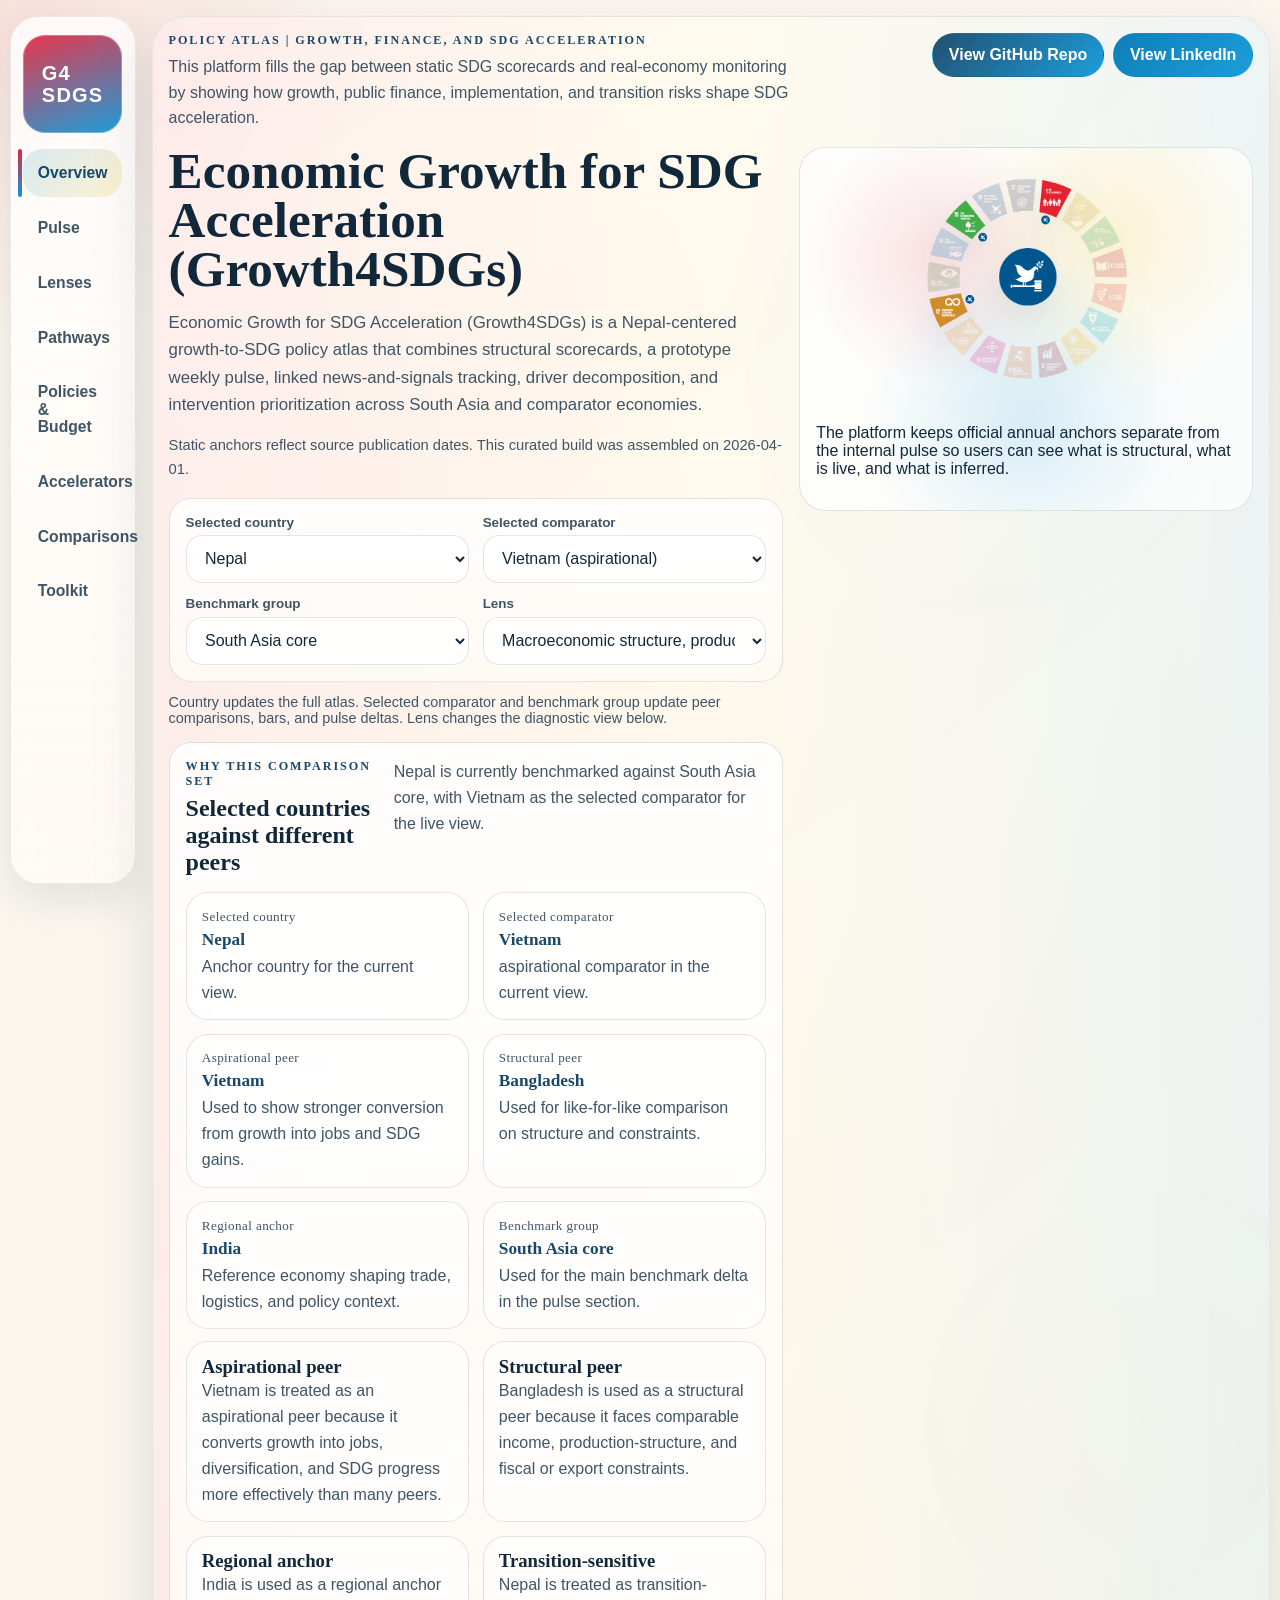
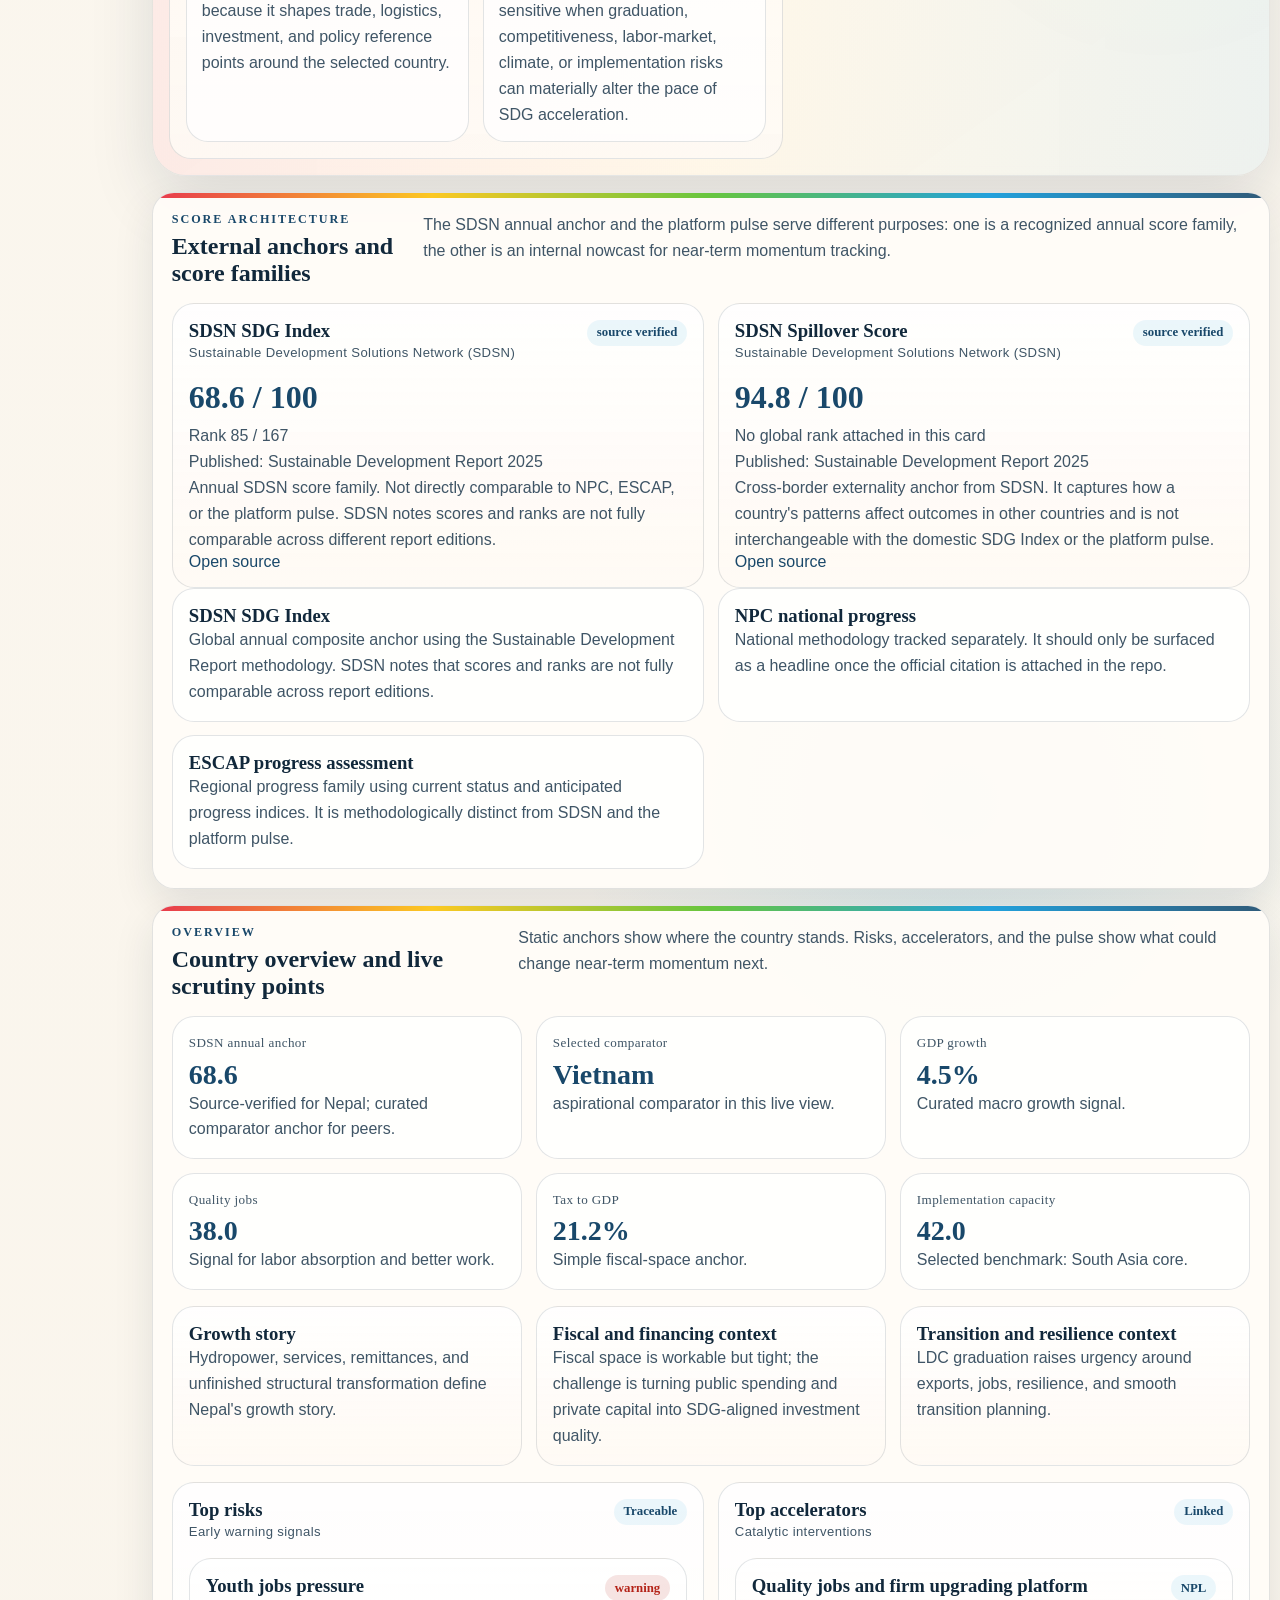
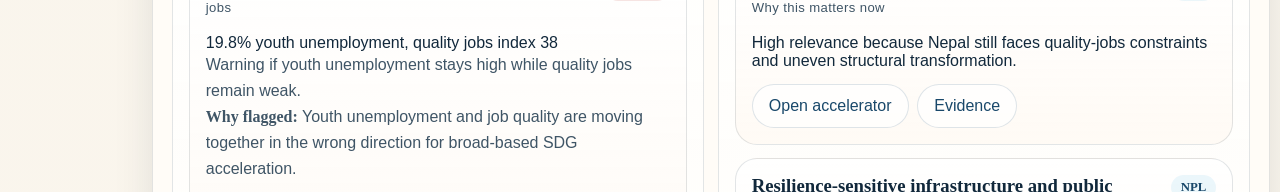
==== commit 6534ee3b: "Rename platform brand to Growth4SDGs" ====
--- a/index.html
+++ b/index.html
@@ -4,7 +4,7 @@
     <meta charset="UTF-8" />
     <meta http-equiv="refresh" content="0; url=./app/" />
     <meta name="viewport" content="width=device-width, initial-scale=1.0" />
-    <title>Economic Growth for SDG Acceleration (EG4SDGA)</title>
+    <title>Economic Growth for SDG Acceleration (Growth4SDGs)</title>
   </head>
   <body>
     <p>Redirecting to the live atlas...</p>
